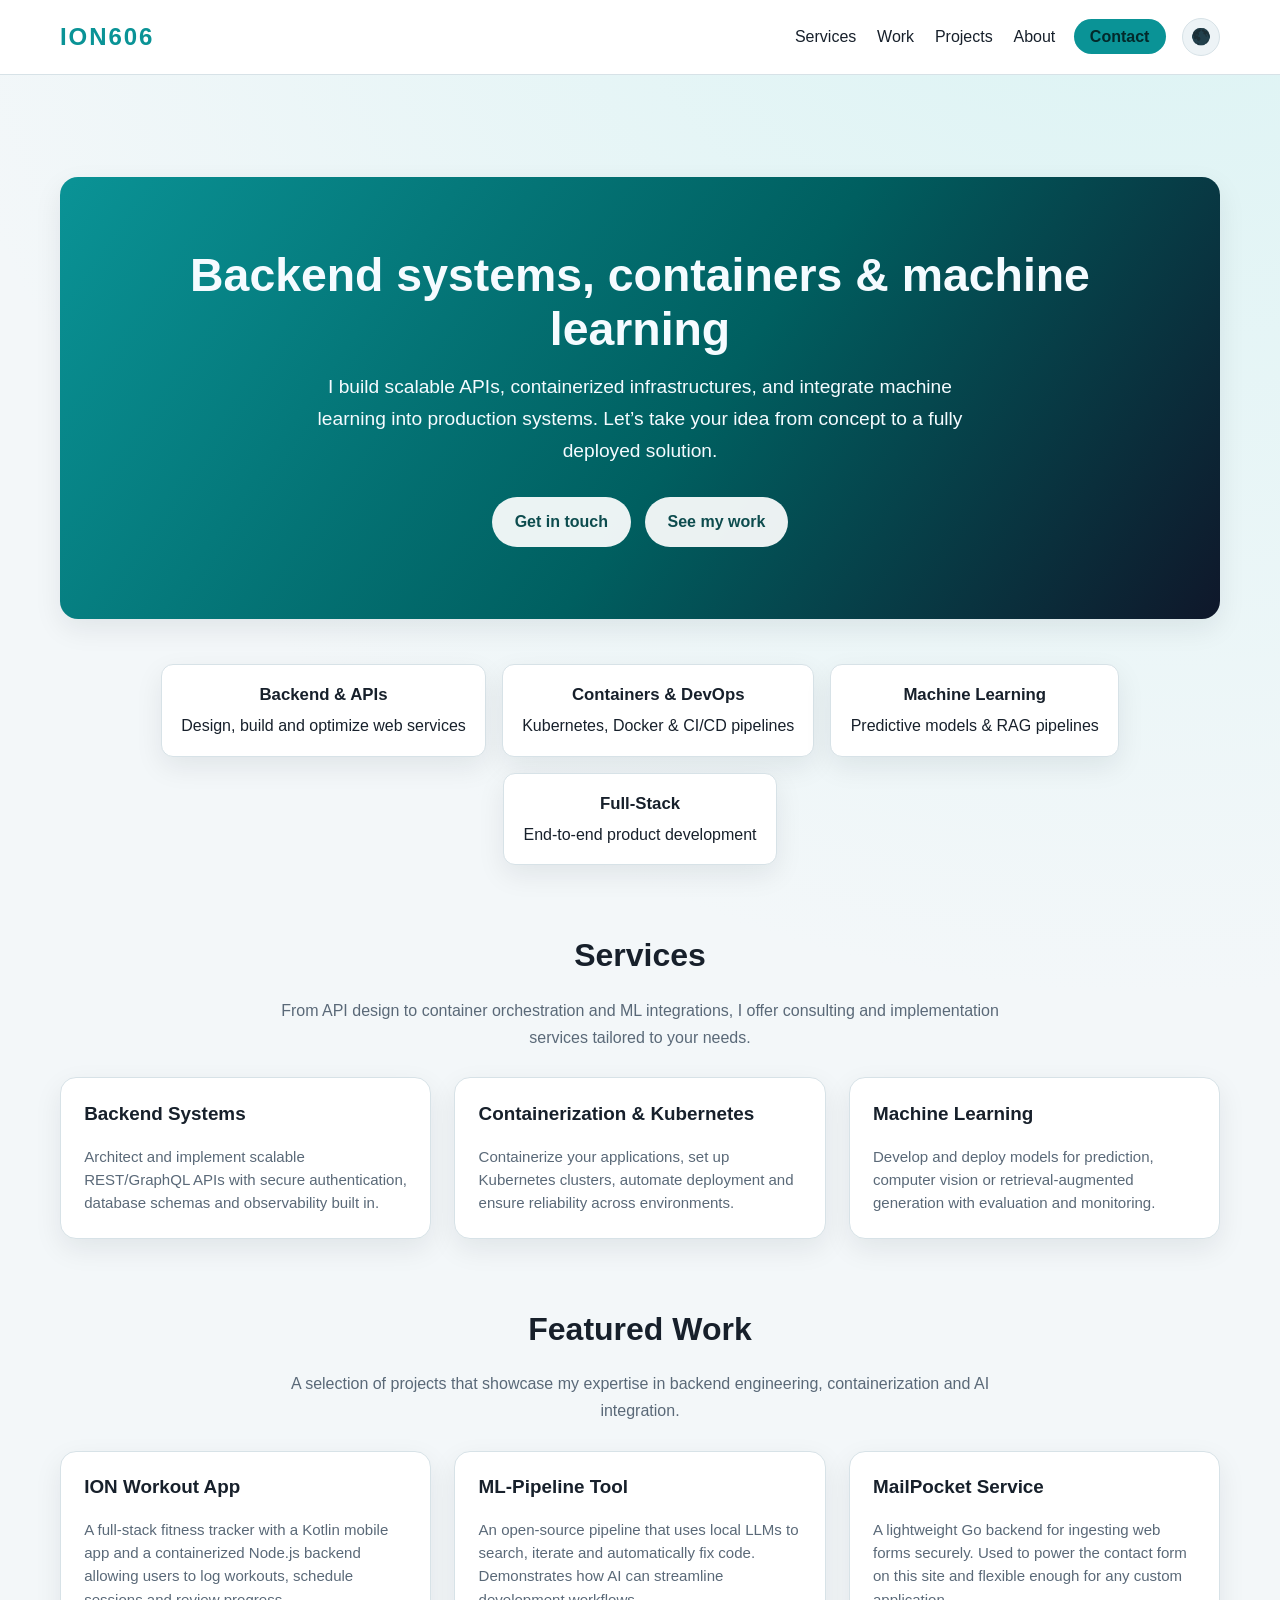
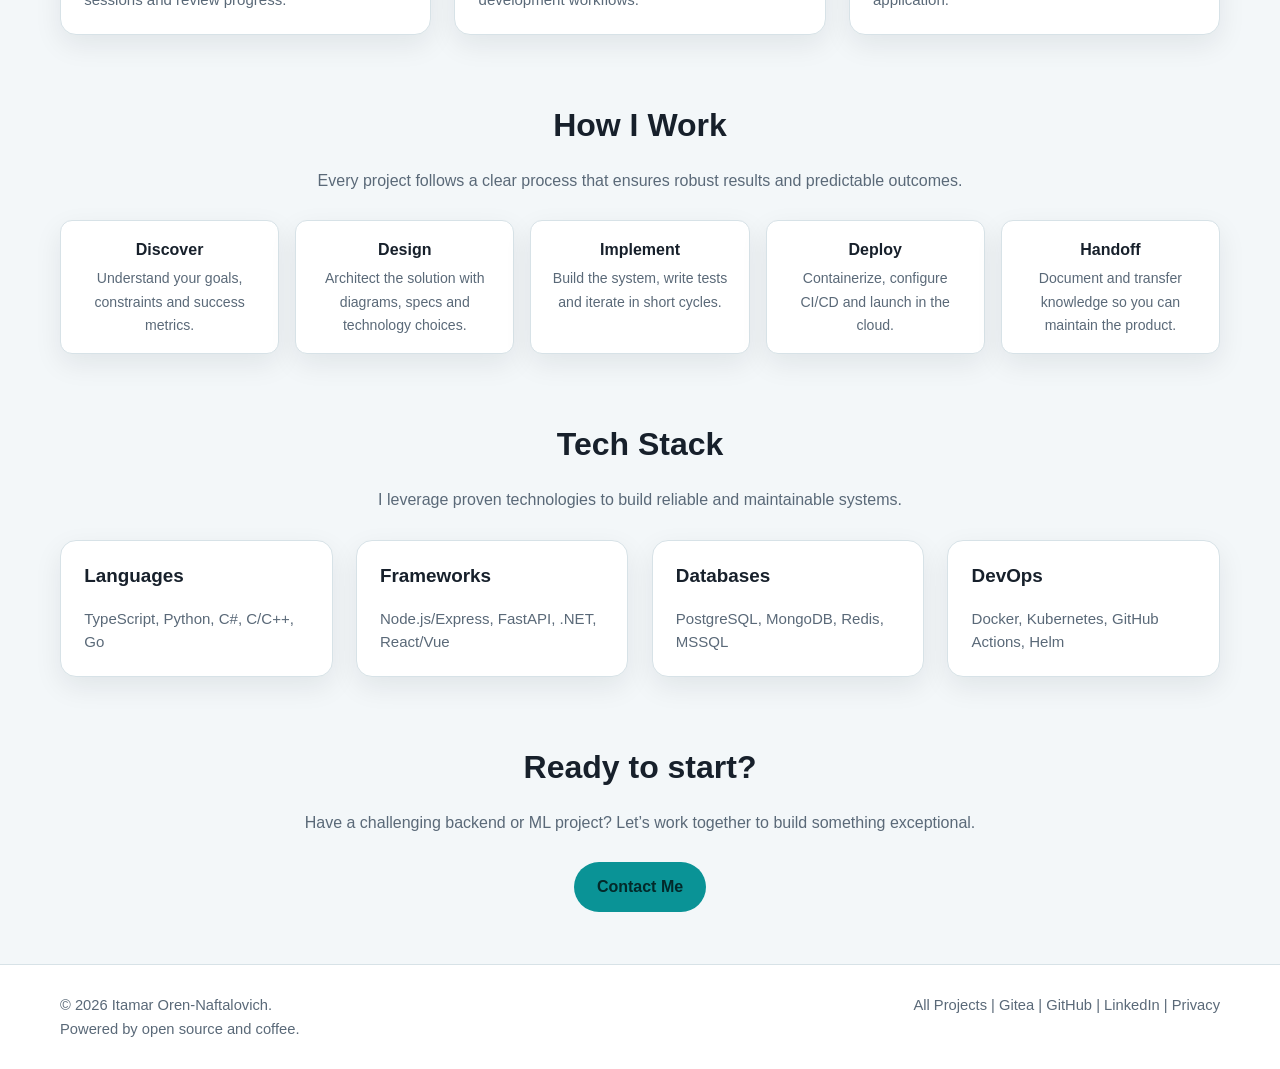
==== index.html @ 68e8c010 "added metadata" ====
<!DOCTYPE html>
<html lang="en">

<head>
	<meta charset="UTF-8" />
	<meta name="viewport" content="width=device-width, initial-scale=1.0" />
	<title>ION606 LLC – Backend, Kubernetes & ML Consulting</title>
	<meta name="description"
		content="ION606 LLC builds backend systems, containerized infrastructure, and production ML workflows with a focus on reliability and practical delivery." />
	<meta name="author" content="Itamar Oren-Naftalovich" />
	<meta name="robots" content="index, follow" />
	<meta name="theme-color" content="#0a9396" />
	<link rel="canonical" href="https://ion606.com/" />
	<meta property="og:type" content="website" />
	<meta property="og:site_name" content="ION606 LLC" />
	<meta property="og:title" content="ION606 LLC – Backend, Kubernetes & ML Consulting" />
	<meta property="og:description"
		content="Backend engineering, Kubernetes platform work, and advanced ML systems for production environments." />
	<meta property="og:url" content="https://ion606.com/" />
	<meta name="twitter:card" content="summary" />
	<meta name="twitter:title" content="ION606 LLC – Backend, Kubernetes & ML Consulting" />
	<meta name="twitter:description"
		content="Backend engineering, Kubernetes platform work, and advanced ML systems for production environments." />
	<link rel="stylesheet" href="assets/css/styles.css" />
</head>

<body>
	<header>
		<div class="container header-inner">
			<a href="/" class="logo">ION606</a>
			<nav>
				<ul>
					<li><a href="services">Services</a></li>
					<li><a href="work">Work</a></li>
					<li><a href="projects">Projects</a></li>
					<li><a href="about">About</a></li>
					<li><a href="contact" class="contact-button">Contact</a></li>
				</ul>
			</nav>
		</div>
	</header>
	<main class="container">
		<!-- Hero Section -->
		<section class="hero">
			<h1>Backend systems, containers &amp; machine learning</h1>
			<p>
				I build scalable APIs, containerized infrastructures, and integrate machine
				learning into production systems. Let’s take your idea from concept to a
				fully deployed solution.
			</p>
			<div class="btn-group">
				<a href="contact" class="btn">Get in touch</a>
				<a href="work" class="btn">See my work</a>
			</div>
		</section>
		<!-- Credibility Bar -->
		<div class="credibility">
			<div class="credibility-item">
				<h3>Backend &amp; APIs</h3>
				<p>Design, build and optimize web services</p>
			</div>
			<div class="credibility-item">
				<h3>Containers &amp; DevOps</h3>
				<p>Kubernetes, Docker &amp; CI/CD pipelines</p>
			</div>
			<div class="credibility-item">
				<h3>Machine Learning</h3>
				<p>Predictive models &amp; RAG pipelines</p>
			</div>
			<div class="credibility-item">
				<h3>Full‑Stack</h3>
				<p>End‑to‑end product development</p>
			</div>
		</div>
		<!-- Services Snapshot -->
		<section>
			<h2>Services</h2>
			<p class="intro">
				From API design to container orchestration and ML integrations, I offer
				consulting and implementation services tailored to your needs.
			</p>
			<div class="grid grid-cols-3">
				<div class="card">
					<h3>Backend Systems</h3>
					<p>
						Architect and implement scalable REST/GraphQL APIs with secure
						authentication, database schemas and observability built in.
					</p>
				</div>
				<div class="card">
					<h3>Containerization &amp; Kubernetes</h3>
					<p>
						Containerize your applications, set up Kubernetes clusters,
						automate deployment and ensure reliability across environments.
					</p>
				</div>
				<div class="card">
					<h3>Machine Learning</h3>
					<p>
						Develop and deploy models for prediction, computer vision or
						retrieval‑augmented generation with evaluation and monitoring.
					</p>
				</div>
			</div>
		</section>
		<!-- Featured Work -->
		<section>
			<h2>Featured Work</h2>
			<p class="intro">
				A selection of projects that showcase my expertise in backend
				engineering, containerization and AI integration.
			</p>
			<div class="grid grid-cols-3">
				<div class="card">
					<h3>ION Workout App</h3>
					<p>
						A full‑stack fitness tracker with a Kotlin mobile app and a
						containerized Node.js backend allowing users to log workouts,
						schedule sessions and review progress.
					</p>
				</div>
				<div class="card">
					<h3>ML‑Pipeline Tool</h3>
					<p>
						An open‑source pipeline that uses local LLMs to search, iterate and
						automatically fix code. Demonstrates how AI can streamline
						development workflows.
					</p>
				</div>
				<div class="card">
					<h3>MailPocket Service</h3>
					<p>
						A lightweight Go backend for ingesting web forms securely. Used to
						power the contact form on this site and flexible enough for any
						custom application.
					</p>
				</div>
			</div>
		</section>
		<!-- Process -->
		<section>
			<h2>How I Work</h2>
			<p class="intro">
				Every project follows a clear process that ensures robust results and
				predictable outcomes.
			</p>
			<div class="process">
				<div class="process-step">
					<h4>Discover</h4>
					<p>Understand your goals, constraints and success metrics.</p>
				</div>
				<div class="process-step">
					<h4>Design</h4>
					<p>Architect the solution with diagrams, specs and technology choices.</p>
				</div>
				<div class="process-step">
					<h4>Implement</h4>
					<p>Build the system, write tests and iterate in short cycles.</p>
				</div>
				<div class="process-step">
					<h4>Deploy</h4>
					<p>Containerize, configure CI/CD and launch in the cloud.</p>
				</div>
				<div class="process-step">
					<h4>Handoff</h4>
					<p>Document and transfer knowledge so you can maintain the product.</p>
				</div>
			</div>
		</section>

		<!-- Tech Stack -->
		<section>
			<h2>Tech Stack</h2>
			<p class="intro">
				I leverage proven technologies to build reliable and maintainable systems.
			</p>
			<div class="grid grid-cols-4">
				<div class="card">
					<h3>Languages</h3>
					<p>TypeScript, Python, C#, C/C++, Go</p>
				</div>
				<div class="card">
					<h3>Frameworks</h3>
					<p>Node.js/Express, FastAPI, .NET, React/Vue</p>
				</div>
				<div class="card">
					<h3>Databases</h3>
					<p>PostgreSQL, MongoDB, Redis, MSSQL</p>
				</div>
				<div class="card">
					<h3>DevOps</h3>
					<p>Docker, Kubernetes, GitHub Actions, Helm</p>
				</div>
			</div>
		</section>
		<!-- Call to action -->
		<section>
			<h2>Ready to start?</h2>
			<p class="intro">
				Have a challenging backend or ML project? Let’s work together to
				build something exceptional.
			</p>
			<div class="center-action">
				<a href="contact" class="btn">Contact Me</a>
			</div>
		</section>
	</main>
	<footer>
		<div class="container footer-inner">
			<div>
				<p>&copy; 2026 Itamar Oren‑Naftalovich.</p>
				<p>Powered by open source and coffee.</p>
			</div>
			<div>
				<p>
					<a href="projects">All Projects</a> |
					<a href="https://git.ion606.com/ION606" target="_blank" rel="noopener noreferrer">Gitea</a> |
					<a href="https://github.com/ION606" target="_blank" rel="noopener noreferrer">GitHub</a> |
					<a href="https://www.linkedin.com/in/itamar-oren-naftalovich" target="_blank"
						rel="noopener noreferrer">LinkedIn</a>
					|
					<a href="privacy">Privacy</a>
				</p>
			</div>
		</div>
	</footer>
	<script type="module" src="assets/js/main.js"></script>
</body>

</html>
---- assets/css/styles.css ----
:root {
	color-scheme: light;
	--primary-color: #0a9396;
	--primary-dark: #056f72;
	--primary-soft: #d8f3f3;
	--text-color: #17202b;
	--text-muted: #5a6978;
	--background-color: #f3f7f9;
	--surface-color: #ffffff;
	--surface-muted: #edf3f6;
	--border-color: #d7e2e7;
	--shadow-soft: 0 10px 28px rgba(15, 23, 42, 0.08);
	--shadow-card-hover: 0 18px 34px rgba(15, 23, 42, 0.12);
	--hero-gradient: linear-gradient(125deg, #0a9396 0%, #005f60 55%, #0f172a 100%);
	--font-family: "IBM Plex Sans", "Segoe UI", Roboto, sans-serif;
}

:root[data-theme="dark"] {
	color-scheme: dark;
	--primary-color: #34d7da;
	--primary-dark: #1aa9ad;
	--primary-soft: rgba(52, 215, 218, 0.16);
	--text-color: #e3edf7;
	--text-muted: #a5b8cc;
	--background-color: #090f16;
	--surface-color: #111b26;
	--surface-muted: #0d1620;
	--border-color: #223447;
	--shadow-soft: 0 12px 34px rgba(2, 6, 23, 0.5);
	--shadow-card-hover: 0 20px 38px rgba(0, 0, 0, 0.48);
	--hero-gradient: linear-gradient(125deg, #0b6e70 0%, #0f5f77 52%, #132640 100%);
}

* {
	box-sizing: border-box;
	margin: 0;
	padding: 0;
}

html {
	scroll-behavior: smooth;
}

body {
	min-height: 100vh;
	font-family: var(--font-family);
	line-height: 1.65;
	color: var(--text-color);
	background-color: var(--background-color);
	background-image: radial-gradient(circle at 90% -10%, var(--primary-soft), transparent 40%);
	transition: background-color 0.25s ease, color 0.25s ease;
}

.page-contact {
	display: flex;
	flex-direction: column;
	min-height: 100vh;
}

.page-contact main {
	flex: 1 0 auto;
}

.page-contact footer {
	margin-top: auto;
}

a {
	color: var(--primary-color);
	text-decoration: none;
	transition: color 0.2s ease;
}

a:hover,
a:focus-visible {
	color: var(--primary-dark);
}

.container {
	width: min(92%, 1160px);
	margin: 0 auto;
}

header {
	background-color: var(--surface-color);
	border-bottom: 1px solid var(--border-color);
	position: sticky;
	top: 0;
	z-index: 100;
	backdrop-filter: blur(10px);
}

.header-inner {
	display: flex;
	justify-content: space-between;
	align-items: center;
	gap: 1.25rem;
	min-height: 74px;
}

.logo {
	font-size: 1.5rem;
	font-weight: 700;
	letter-spacing: 0.08em;
	color: var(--primary-color);
}

nav ul {
	list-style: none;
	display: flex;
	flex-wrap: wrap;
	gap: 1rem;
	align-items: center;
	justify-content: flex-end;
}

nav a {
	color: var(--text-color);
	font-weight: 500;
	padding: 0.25rem 0.15rem;
	border-bottom: 2px solid transparent;
}

nav a:hover,
nav a.active {
	color: var(--primary-color);
	border-bottom-color: currentColor;
}

.contact-button {
	background-color: var(--primary-color);
	color: #03292a;
	padding: 0.5rem 0.95rem;
	border-radius: 999px;
	font-weight: 600;
	border: 1px solid transparent;
	border-bottom-color: transparent;
}

.contact-button:hover,
.contact-button:focus-visible {
	color: #03292a;
	background-color: var(--primary-dark);
	border-bottom-color: transparent;
}

.contact-button.active {
	color: #03292a;
	border-bottom-color: transparent;
}

.theme-toggle {
	background-color: var(--surface-muted);
	color: var(--text-color);
	border: 1px solid var(--border-color);
	border-radius: 50%;
	width: 2.4rem;
	height: 2.4rem;
	padding: 0;
	display: inline-flex;
	align-items: center;
	justify-content: center;
	font: inherit;
	font-size: 1rem;
	line-height: 1;
	cursor: pointer;
	transition: background-color 0.2s ease, border-color 0.2s ease, color 0.2s ease, transform 0.2s ease;
}

.theme-toggle:hover,
.theme-toggle:focus-visible {
	border-color: var(--primary-color);
	background-color: var(--surface-color);
	transform: translateY(-1px);
}

.theme-toggle:active {
	transform: translateY(0);
}

main {
	padding-top: 2.4rem;
	padding-bottom: 3.2rem;
}

footer {
	background-color: var(--surface-color);
	border-top: 1px solid var(--border-color);
	color: var(--text-muted);
	font-size: 0.92rem;
}

.footer-inner {
	display: flex;
	flex-wrap: wrap;
	justify-content: space-between;
	gap: 1.1rem;
	padding: 1.75rem 0;
}

footer a {
	color: inherit;
	font-weight: 500;
}

footer a:hover,
footer a:focus-visible {
	color: var(--primary-color);
}

.hero {
	text-align: center;
	padding: clamp(3rem, 8vw, 4.5rem) clamp(1rem, 3vw, 2.5rem);
	background: var(--hero-gradient);
	color: #f5fbff;
	border-radius: 18px;
	box-shadow: var(--shadow-soft);
}

.hero h1 {
	font-size: clamp(2rem, 4.2vw, 2.9rem);
	line-height: 1.15;
	margin-bottom: 0.95rem;
}

.hero p {
	font-size: clamp(1rem, 2.4vw, 1.2rem);
	margin: 0 auto 1.9rem;
	max-width: 680px;
}

.btn-group {
	display: flex;
	justify-content: center;
	gap: 0.9rem;
	flex-wrap: wrap;
}

.btn {
	display: inline-block;
	background-color: var(--primary-color);
	color: #03292a;
	padding: 0.68rem 1.35rem;
	border-radius: 999px;
	font-weight: 700;
	border: 1px solid transparent;
	transition: transform 0.2s ease, background-color 0.2s ease;
}

.btn:hover,
.btn:focus-visible {
	color: #03292a;
	background-color: var(--primary-dark);
	transform: translateY(-1px);
}

.hero .btn {
	background-color: rgba(255, 255, 255, 0.92);
	color: #0d4c4e;
}

.hero .btn:hover,
.hero .btn:focus-visible {
	background-color: #ffffff;
	color: #0c4445;
}

.credibility {
	margin-top: 2.8rem;
	display: flex;
	flex-wrap: wrap;
	justify-content: center;
	gap: 1rem;
	text-align: center;
}

.credibility-item {
	background-color: var(--surface-color);
	border: 1px solid var(--border-color);
	box-shadow: var(--shadow-soft);
	padding: 1rem 1.2rem;
	border-radius: 12px;
	min-width: 200px;
	transition: transform 0.2s ease, box-shadow 0.2s ease, border-color 0.2s ease, background-color 0.2s ease;
}

.credibility-item:hover,
.credibility-item:focus-within {
	transform: translateY(-2px);
	border-color: color-mix(in srgb, var(--border-color) 70%, var(--primary-color) 30%);
	box-shadow: var(--shadow-card-hover);
	background-color: color-mix(in srgb, var(--surface-color) 92%, var(--primary-soft) 8%);
}

.credibility-item h3 {
	font-size: 1.05rem;
	margin-bottom: 0.3rem;
}

.grid {
	display: grid;
	gap: clamp(1rem, 2vw, 1.45rem);
	margin-top: 1.65rem;
}

.grid-cols-2,
.grid-cols-3,
.grid-cols-4 {
	grid-template-columns: 1fr;
}

@media (min-width: 700px) {
	.grid-cols-2 {
		grid-template-columns: repeat(2, minmax(0, 1fr));
	}

	.grid-cols-3 {
		grid-template-columns: repeat(3, minmax(0, 1fr));
	}

	.grid-cols-4 {
		grid-template-columns: repeat(4, minmax(0, 1fr));
	}
}

.card {
	background-color: var(--surface-color);
	border: 1px solid var(--border-color);
	padding: clamp(1.15rem, 2vw, 1.45rem);
	border-radius: 16px;
	box-shadow: var(--shadow-soft);
	display: flex;
	flex-direction: column;
	gap: 0.35rem;
	height: 100%;
	position: relative;
	overflow: hidden;
	transition: transform 0.2s ease, box-shadow 0.2s ease, border-color 0.2s ease, background-color 0.2s ease;
}

.card::before {
	content: "";
	position: absolute;
	top: 0;
	left: 0;
	right: 0;
	height: 3px;
	background: linear-gradient(90deg, transparent 0%, var(--primary-color) 50%, transparent 100%);
	opacity: 0;
	transition: opacity 0.2s ease;
}

.card:hover,
.card:focus-within {
	transform: translateY(-3px);
	border-color: color-mix(in srgb, var(--border-color) 65%, var(--primary-color) 35%);
	box-shadow: var(--shadow-card-hover);
}

.card:hover::before,
.card:focus-within::before {
	opacity: 0.9;
}

.card h3 {
	font-size: 1.18rem;
	line-height: 1.3;
	margin-bottom: 0.25rem;
}

.card p {
	font-size: 0.94rem;
	line-height: 1.55;
	color: var(--text-muted);
	margin: 0;
}

.card p+p,
.card h3+p {
	margin-top: 0.55rem;
}

section {
	margin-top: 4rem;
}

section h2 {
	font-size: clamp(1.6rem, 3vw, 2rem);
	margin-bottom: 1rem;
	text-align: center;
}

section .intro {
	text-align: center;
	max-width: 720px;
	margin: 0 auto 1.6rem;
	color: var(--text-muted);
}

.process {
	display: grid;
	grid-template-columns: repeat(auto-fit, minmax(170px, 1fr));
	gap: 1rem;
}

.process-step {
	background-color: var(--surface-color);
	border: 1px solid var(--border-color);
	padding: 1rem;
	border-radius: 12px;
	text-align: center;
	box-shadow: var(--shadow-soft);
}

.process-step h4 {
	font-size: 1rem;
	margin-bottom: 0.25rem;
}

.process-step p {
	font-size: 0.88rem;
	color: var(--text-muted);
}

.timeline {
	border-left: 2px solid var(--primary-color);
	padding-left: 1rem;
	margin-top: 1.5rem;
}

.timeline-entry+.timeline-entry {
	margin-top: 1.3rem;
}

.timeline-entry h4 {
	font-size: 0.98rem;
	font-weight: 700;
	margin-bottom: 0.2rem;
}

.timeline-entry p {
	font-size: 0.9rem;
	color: var(--text-muted);
}

.contact-form {
	max-width: 560px;
	margin: 0 auto;
	background-color: var(--surface-color);
	border: 1px solid var(--border-color);
	padding: 1.7rem;
	border-radius: 14px;
	box-shadow: var(--shadow-soft);
}

.contact-methods {
	margin: 0 auto 1.65rem;
}

.contact-method {
	display: flex;
	align-items: center;
	gap: 0.9rem;
	text-decoration: none;
	color: inherit;
}

.contact-method:hover,
.contact-method:focus-visible {
	color: inherit;
}

.contact-method h3 {
	margin-bottom: 0.2rem;
}

.contact-method p {
	margin: 0;
}

.contact-method-static {
	cursor: default;
}

.contact-icon {
	width: 2.5rem;
	height: 2.5rem;
	border-radius: 999px;
	background-color: var(--surface-muted);
	border: 1px solid var(--border-color);
	color: var(--primary-color);
	display: inline-flex;
	align-items: center;
	justify-content: center;
	flex-shrink: 0;
	transition: transform 0.2s ease, border-color 0.2s ease, background-color 0.2s ease;
}

.contact-icon svg {
	width: 1.2rem;
	height: 1.2rem;
	stroke: currentColor;
	stroke-width: 1.8;
	stroke-linecap: round;
	stroke-linejoin: round;
}

.contact-icon .icon-filled path {
	fill: currentColor;
	stroke: none;
}

.contact-method:hover .contact-icon,
.contact-method:focus-visible .contact-icon {
	border-color: var(--primary-color);
	background-color: var(--primary-soft);
	transform: translateY(-1px);
}

.contact-form label {
	display: block;
	margin-bottom: 0.45rem;
	font-weight: 600;
}

.contact-form input,
.contact-form textarea {
	width: 100%;
	padding: 0.75rem 0.85rem;
	margin-bottom: 0.95rem;
	border: 1px solid var(--border-color);
	border-radius: 10px;
	font: inherit;
	background-color: var(--surface-muted);
	color: var(--text-color);
}

.contact-form input:focus,
.contact-form textarea:focus {
	outline: 2px solid var(--primary-color);
	outline-offset: 1px;
	border-color: var(--primary-color);
}

.contact-form button {
	background-color: var(--primary-color);
	color: #03292a;
	padding: 0.7rem 1.25rem;
	border: none;
	border-radius: 999px;
	font-weight: 700;
	font-size: 0.95rem;
	cursor: pointer;
}

.contact-form button:hover,
.contact-form button:focus-visible {
	background-color: var(--primary-dark);
}

table.projects-table {
	width: 100%;
	border-collapse: collapse;
	margin-top: 1.25rem;
}

.projects-table th,
.projects-table td {
	border: 1px solid var(--border-color);
	padding: 0.6rem;
	text-align: left;
	font-size: 0.9rem;
}

.projects-table th {
	background-color: var(--surface-muted);
	font-weight: 600;
}

.projects-table tr:nth-child(even) {
	background-color: var(--surface-color);
}

.page-title {
	font-size: clamp(1.9rem, 4vw, 2.4rem);
	margin-bottom: 0.7rem;
	text-align: center;
	line-height: 1.2;
}

.page-intro {
	max-width: 760px;
	margin: 0 auto 2rem;
	text-align: center;
	color: var(--text-muted);
}

.content-narrow {
	max-width: 820px;
}

.list-disc {
	list-style: disc;
	max-width: 650px;
	margin: 0 auto;
	padding-left: 1.2rem;
}

.list-disc li+li {
	margin-top: 0.4rem;
}

.list-disc-inline {
	list-style: disc;
	padding-left: 1.15rem;
	margin-top: 0.65rem;
}

.list-disc-inline li {
	color: var(--text-muted);
	font-size: 0.92rem;
}

.list-disc-inline li+li {
	margin-top: 0.35rem;
}

.center-action {
	text-align: center;
	margin-top: 1.4rem;
}

.meta {
	font-size: 0.85rem;
	color: var(--text-muted);
}

.stack-sm>*+* {
	margin-top: 0.65rem;
}

.project-tags {
	font-size: 0.85rem;
	color: var(--text-muted);
}

.project-tags span {
	display: inline-block;
	padding: 0.16rem 0.52rem;
	border-radius: 999px;
	border: 1px solid var(--border-color);
	margin-right: 0.45rem;
	margin-bottom: 0.45rem;
	background-color: var(--surface-muted);
}

.project-card h3 {
	margin-bottom: 0.6rem;
}

.content-narrow h2 {
	text-align: left;
	margin-top: 1.9rem;
	margin-bottom: 0.5rem;
}

.content-narrow p {
	color: var(--text-muted);
}

.mb-1 {
	margin-bottom: 1rem;
}

code {
	font-family: "IBM Plex Mono", "Fira Code", monospace;
	font-size: 0.9em;
	background-color: var(--surface-muted);
	border: 1px solid var(--border-color);
	border-radius: 6px;
	padding: 0.08rem 0.35rem;
}

@media (max-width: 920px) {
	.header-inner {
		flex-wrap: wrap;
		padding: 0.7rem 0;
		min-height: unset;
	}

	nav {
		width: 100%;
	}

	nav ul {
		justify-content: center;
	}
}

@media (max-width: 620px) {
	.btn-group {
		flex-direction: column;
		align-items: center;
	}

	.credibility-item {
		min-width: 100%;
	}

	.footer-inner {
		flex-direction: column;
	}
}
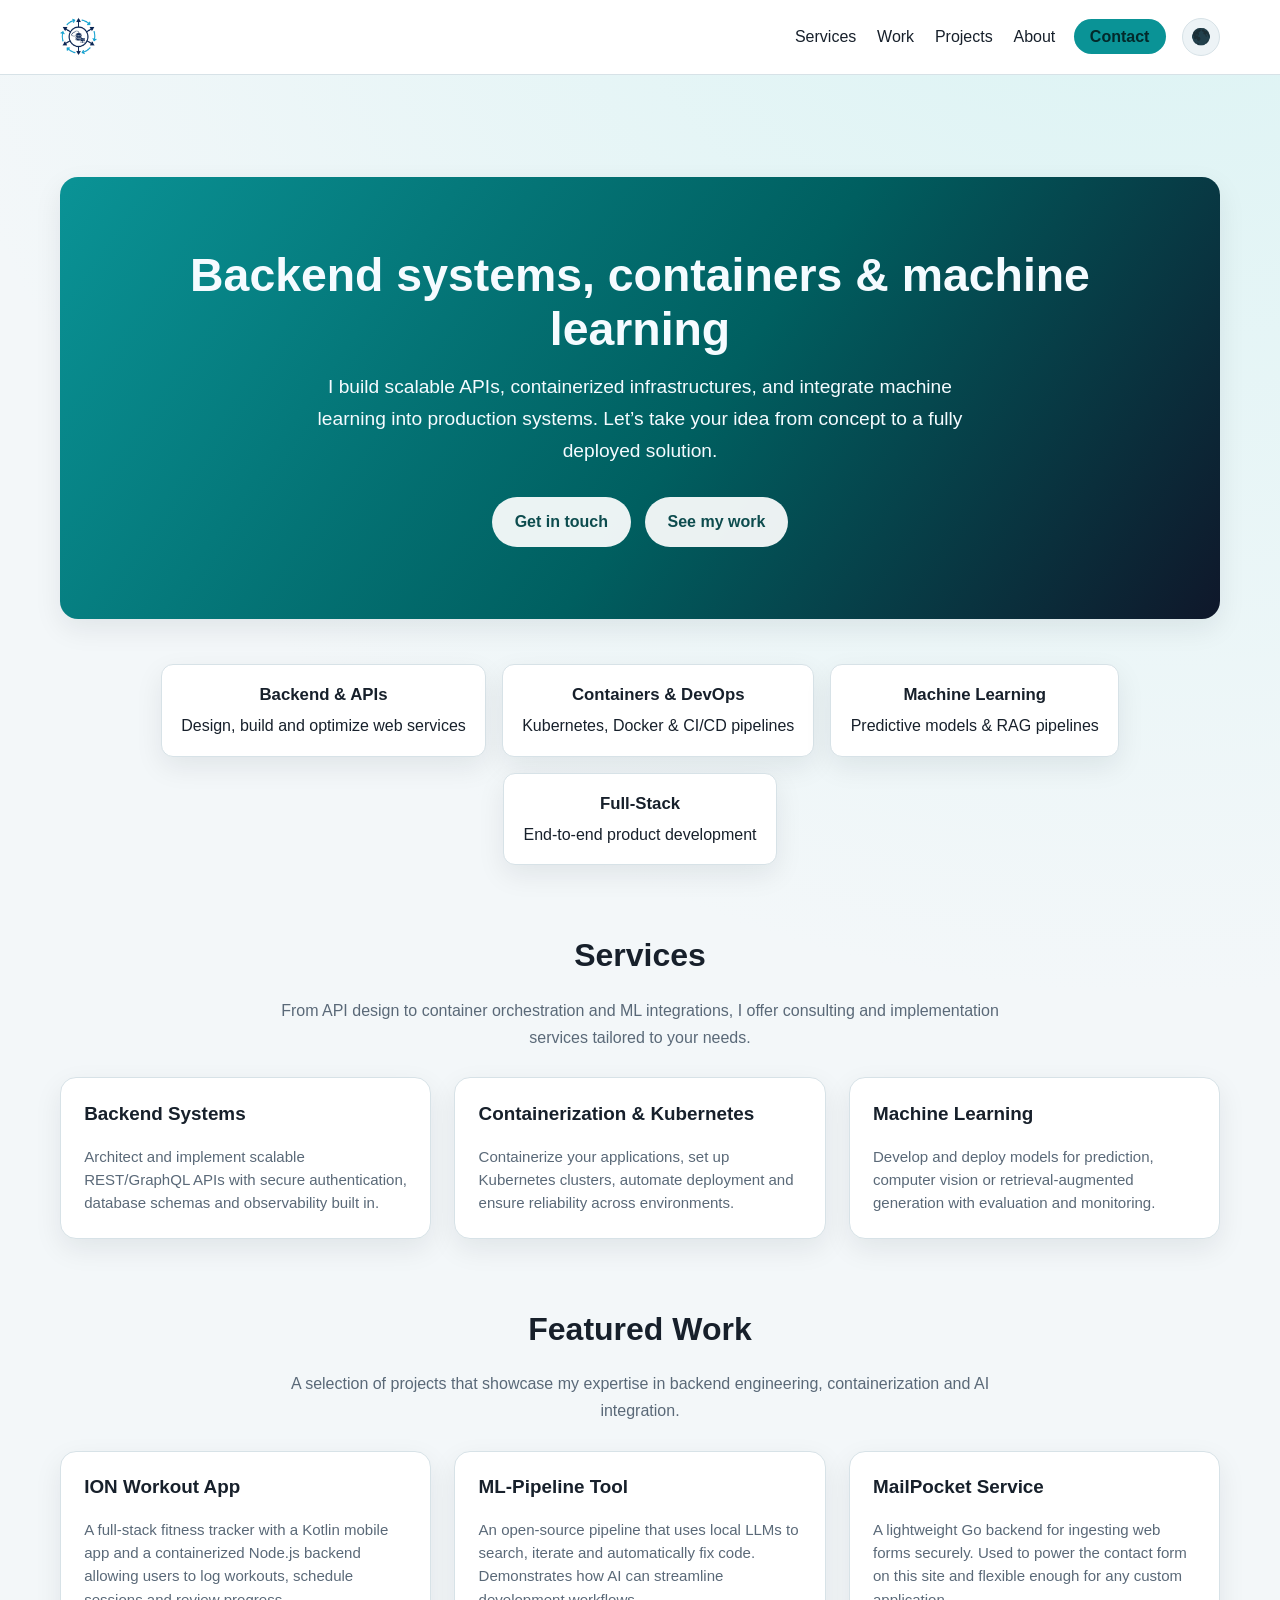
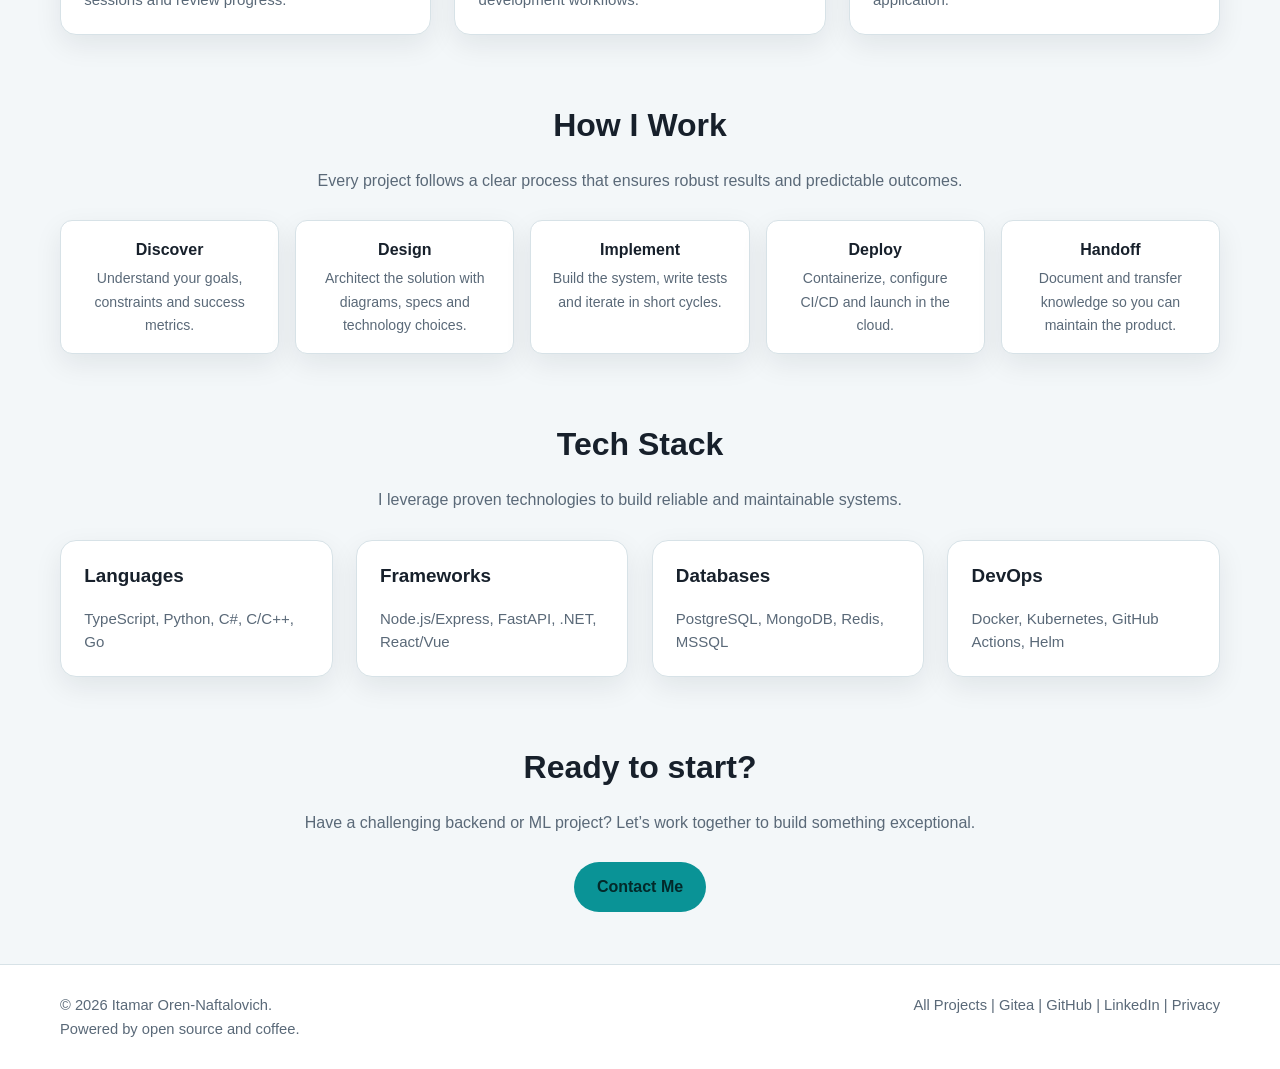
==== commit 2014a1ae: "why" ====
--- a/index.html
+++ b/index.html
@@ -4,30 +4,37 @@
 <head>
 	<meta charset="UTF-8" />
 	<meta name="viewport" content="width=device-width, initial-scale=1.0" />
-	<title>ION606 LLC – Backend, Kubernetes & ML Consulting</title>
+	<title>Cribrum Software LLC - Backend, Kubernetes & ML Consulting</title>
 	<meta name="description"
-		content="ION606 LLC builds backend systems, containerized infrastructure, and production ML workflows with a focus on reliability and practical delivery." />
+		content="Cribrum Software LLC builds backend systems, containerized infrastructure, and production ML workflows with a focus on reliability and practical delivery." />
 	<meta name="author" content="Itamar Oren-Naftalovich" />
 	<meta name="robots" content="index, follow" />
 	<meta name="theme-color" content="#0a9396" />
-	<link rel="canonical" href="https://ion606.com/" />
+	<link rel="canonical" href="http://llc.itamarorenn.com/" />
 	<meta property="og:type" content="website" />
-	<meta property="og:site_name" content="ION606 LLC" />
-	<meta property="og:title" content="ION606 LLC – Backend, Kubernetes & ML Consulting" />
+	<meta property="og:site_name" content="Cribrum Software LLC" />
+	<meta property="og:title" content="Cribrum Software LLC - Backend, Kubernetes & ML Consulting" />
 	<meta property="og:description"
 		content="Backend engineering, Kubernetes platform work, and advanced ML systems for production environments." />
-	<meta property="og:url" content="https://ion606.com/" />
-	<meta name="twitter:card" content="summary" />
-	<meta name="twitter:title" content="ION606 LLC – Backend, Kubernetes & ML Consulting" />
+	<meta property="og:url" content="http://llc.itamarorenn.com/" />
+	<meta property="og:image" content="/assets/img/logo.png" />
+	<meta property="og:image:alt" content="ION606 logo" />
+	<meta property="og:image:width" content="1200" />
+	<meta property="og:image:height" content="630" />
+	<meta name="twitter:card" content="summary_large_image" />
+	<meta name="twitter:title" content="Cribrum Software LLC - Backend, Kubernetes & ML Consulting" />
 	<meta name="twitter:description"
 		content="Backend engineering, Kubernetes platform work, and advanced ML systems for production environments." />
+	<meta name="twitter:image" content="/assets/img/logo.png" />
+	<meta name="twitter:image:alt" content="ION606 logo" />
+	<link rel="icon" href="/assets/img/logo-with-bk.png" type="image/png" />
 	<link rel="stylesheet" href="assets/css/styles.css" />
 </head>
 
 <body>
 	<header>
 		<div class="container header-inner">
-			<a href="/" class="logo">ION606</a>
+			<a href="/" class="logo"><img src="/assets/img/logo.png" alt="Cribrum Software LLC" /></a>
 			<nav>
 				<ul>
 					<li><a href="services">Services</a></li>
@@ -227,4 +234,4 @@
 	<script type="module" src="assets/js/main.js"></script>
 </body>
 
-</html>
+</html>
--- a/assets/css/styles.css
+++ b/assets/css/styles.css
@@ -105,6 +105,12 @@
 	color: var(--primary-color);
 }
 
+.logo img {
+	height: 40px;
+	width: auto;
+	display: block;
+}
+
 nav ul {
 	list-style: none;
 	display: flex;
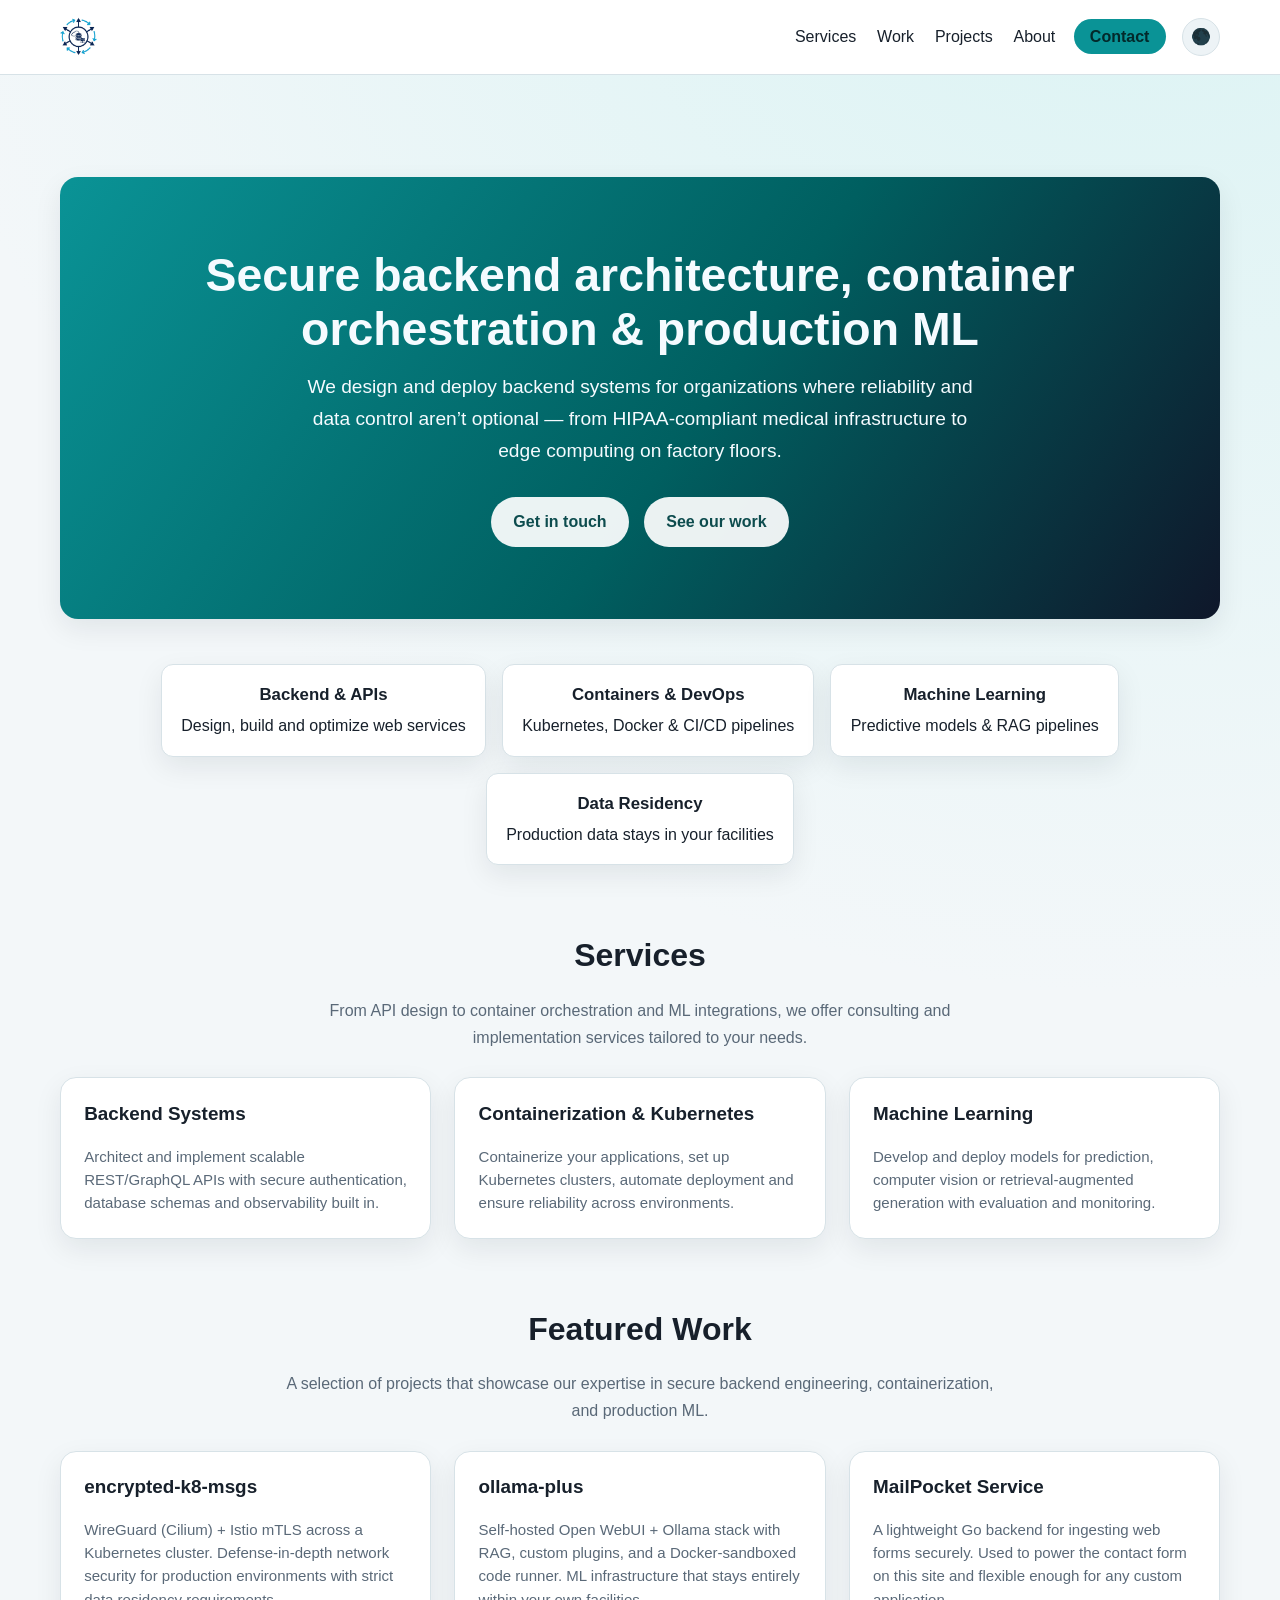
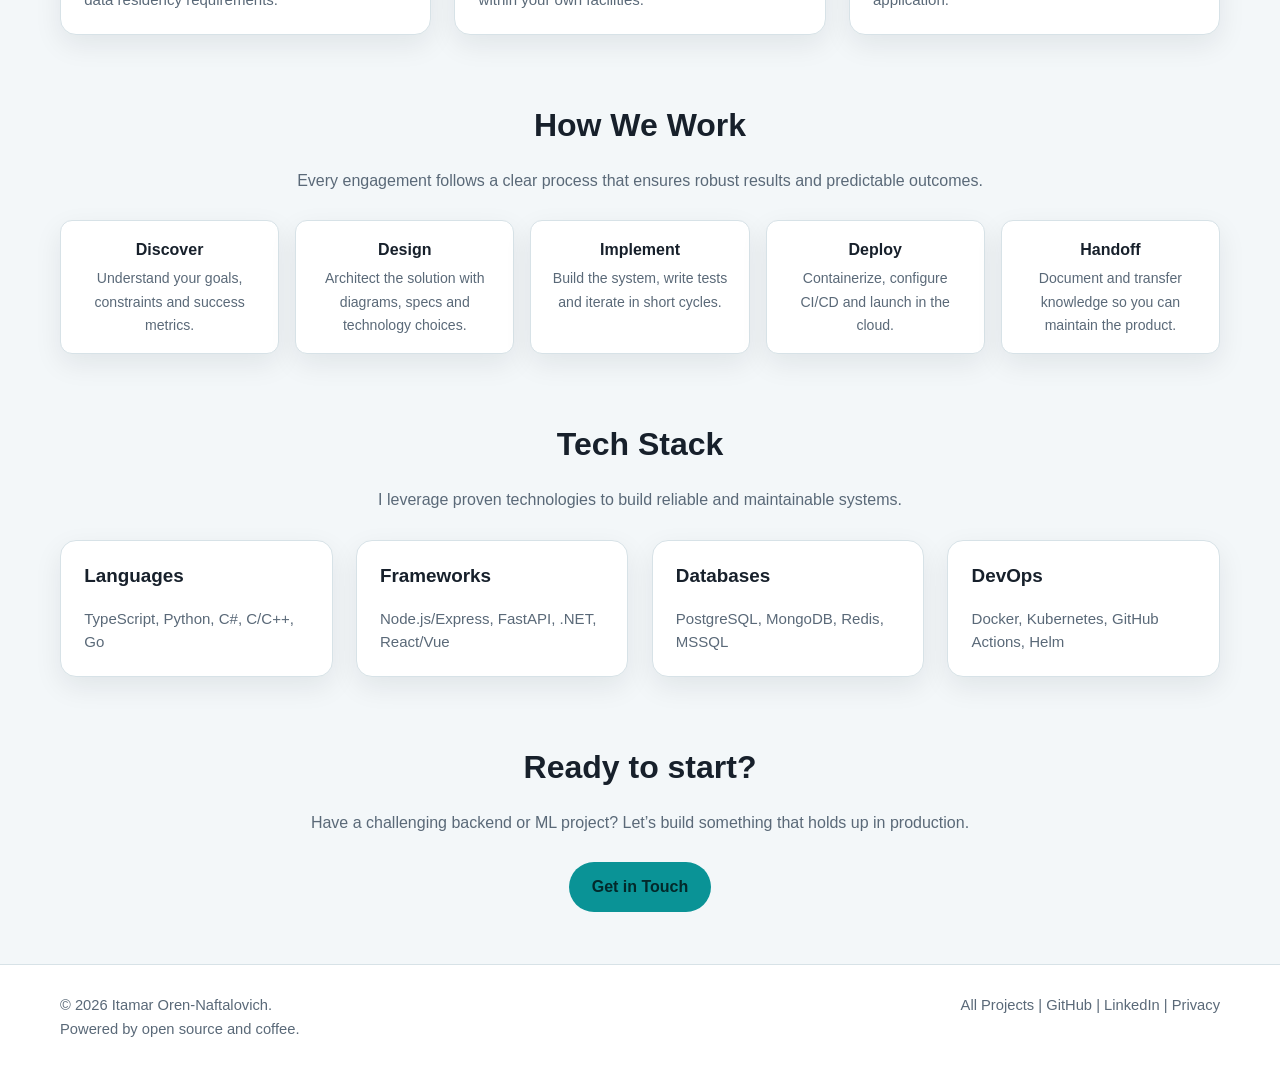
==== commit 07a16d1f: "moved to cribrum.dev" ====
--- a/index.html
+++ b/index.html
@@ -10,13 +10,13 @@
 	<meta name="author" content="Itamar Oren-Naftalovich" />
 	<meta name="robots" content="index, follow" />
 	<meta name="theme-color" content="#0a9396" />
-	<link rel="canonical" href="http://llc.itamarorenn.com/" />
+	<link rel="canonical" href="http://cribrum.dev/" />
 	<meta property="og:type" content="website" />
 	<meta property="og:site_name" content="Cribrum Software LLC" />
 	<meta property="og:title" content="Cribrum Software LLC - Backend, Kubernetes & ML Consulting" />
 	<meta property="og:description"
 		content="Backend engineering, Kubernetes platform work, and advanced ML systems for production environments." />
-	<meta property="og:url" content="http://llc.itamarorenn.com/" />
+	<meta property="og:url" content="http://cribrum.dev/" />
 	<meta property="og:image" content="/assets/img/logo.png" />
 	<meta property="og:image:alt" content="ION606 logo" />
 	<meta property="og:image:width" content="1200" />
@@ -49,15 +49,15 @@
 	<main class="container">
 		<!-- Hero Section -->
 		<section class="hero">
-			<h1>Backend systems, containers &amp; machine learning</h1>
+			<h1>Secure backend architecture, container orchestration &amp; production ML</h1>
 			<p>
-				I build scalable APIs, containerized infrastructures, and integrate machine
-				learning into production systems. Let’s take your idea from concept to a
-				fully deployed solution.
+				We design and deploy backend systems for organizations where reliability
+				and data control aren’t optional — from HIPAA-compliant medical infrastructure
+				to edge computing on factory floors.
 			</p>
 			<div class="btn-group">
 				<a href="contact" class="btn">Get in touch</a>
-				<a href="work" class="btn">See my work</a>
+				<a href="work" class="btn">See our work</a>
 			</div>
 		</section>
 		<!-- Credibility Bar -->
@@ -75,15 +75,15 @@
 				<p>Predictive models &amp; RAG pipelines</p>
 			</div>
 			<div class="credibility-item">
-				<h3>Full‑Stack</h3>
-				<p>End‑to‑end product development</p>
+				<h3>Data Residency</h3>
+				<p>Production data stays in your facilities</p>
 			</div>
 		</div>
 		<!-- Services Snapshot -->
 		<section>
 			<h2>Services</h2>
 			<p class="intro">
-				From API design to container orchestration and ML integrations, I offer
+				From API design to container orchestration and ML integrations, we offer
 				consulting and implementation services tailored to your needs.
 			</p>
 			<div class="grid grid-cols-3">
@@ -114,24 +114,24 @@
 		<section>
 			<h2>Featured Work</h2>
 			<p class="intro">
-				A selection of projects that showcase my expertise in backend
-				engineering, containerization and AI integration.
+				A selection of projects that showcase our expertise in secure backend
+				engineering, containerization, and production ML.
 			</p>
 			<div class="grid grid-cols-3">
 				<div class="card">
-					<h3>ION Workout App</h3>
-					<p>
-						A full‑stack fitness tracker with a Kotlin mobile app and a
-						containerized Node.js backend allowing users to log workouts,
-						schedule sessions and review progress.
-					</p>
-				</div>
-				<div class="card">
-					<h3>ML‑Pipeline Tool</h3>
-					<p>
-						An open‑source pipeline that uses local LLMs to search, iterate and
-						automatically fix code. Demonstrates how AI can streamline
-						development workflows.
+					<h3>encrypted-k8-msgs</h3>
+					<p>
+						WireGuard (Cilium) + Istio mTLS across a Kubernetes cluster.
+						Defense-in-depth network security for production environments
+						with strict data residency requirements.
+					</p>
+				</div>
+				<div class="card">
+					<h3>ollama-plus</h3>
+					<p>
+						Self-hosted Open WebUI + Ollama stack with RAG, custom plugins, and
+						a Docker-sandboxed code runner. ML infrastructure that stays entirely
+						within your own facilities.
 					</p>
 				</div>
 				<div class="card">
@@ -146,9 +146,9 @@
 		</section>
 		<!-- Process -->
 		<section>
-			<h2>How I Work</h2>
-			<p class="intro">
-				Every project follows a clear process that ensures robust results and
+			<h2>How We Work</h2>
+			<p class="intro">
+				Every engagement follows a clear process that ensures robust results and
 				predictable outcomes.
 			</p>
 			<div class="process">
@@ -204,11 +204,11 @@
 		<section>
 			<h2>Ready to start?</h2>
 			<p class="intro">
-				Have a challenging backend or ML project? Let’s work together to
-				build something exceptional.
+				Have a challenging backend or ML project? Let’s build something that
+				holds up in production.
 			</p>
 			<div class="center-action">
-				<a href="contact" class="btn">Contact Me</a>
+				<a href="contact" class="btn">Get in Touch</a>
 			</div>
 		</section>
 	</main>
@@ -221,9 +221,9 @@
 			<div>
 				<p>
 					<a href="projects">All Projects</a> |
-					<a href="https://git.ion606.com/ION606" target="_blank" rel="noopener noreferrer">Gitea</a> |
-					<a href="https://github.com/ION606" target="_blank" rel="noopener noreferrer">GitHub</a> |
-					<a href="https://www.linkedin.com/in/itamar-oren-naftalovich" target="_blank"
+					<!-- <a href="https://git.cribrum.dev/cribrum" target="_blank" rel="noopener noreferrer">Gitea</a> | -->
+					<a href="https://github.com/cribrum-software" target="_blank" rel="noopener noreferrer">GitHub</a> |
+					<a href="https://www.linkedin.com/company/cribrum" target="_blank"
 						rel="noopener noreferrer">LinkedIn</a>
 					|
 					<a href="privacy">Privacy</a>
--- a/assets/css/styles.css
+++ b/assets/css/styles.css
@@ -416,6 +416,13 @@
 	border-radius: 12px;
 	text-align: center;
 	box-shadow: var(--shadow-soft);
+	transition: transform 0.2s ease, box-shadow 0.2s ease, border-color 0.2s ease, background-color 0.2s ease;
+}
+
+.process-step:hover {
+	transform: translateY(-3px);
+	border-color: color-mix(in srgb, var(--border-color) 65%, var(--primary-color) 35%);
+	box-shadow: var(--shadow-card-hover);
 }
 
 .process-step h4 {
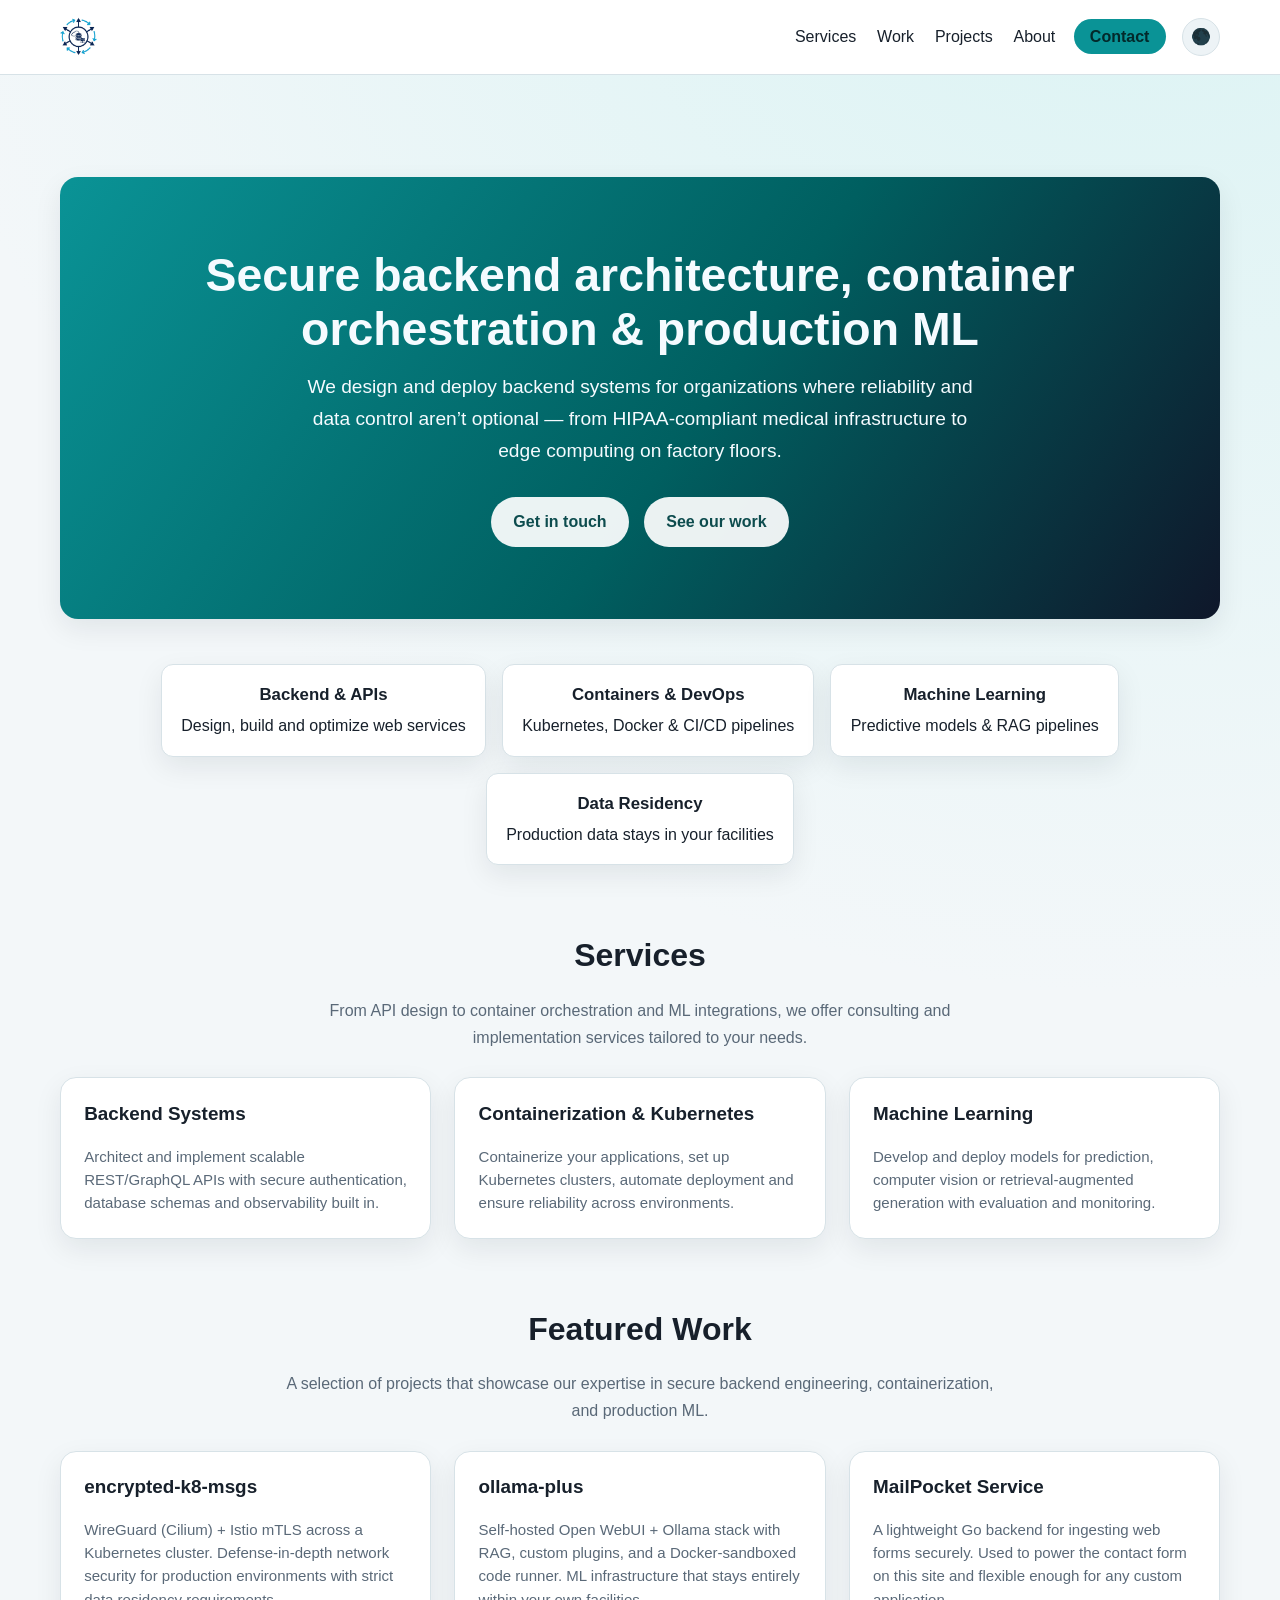
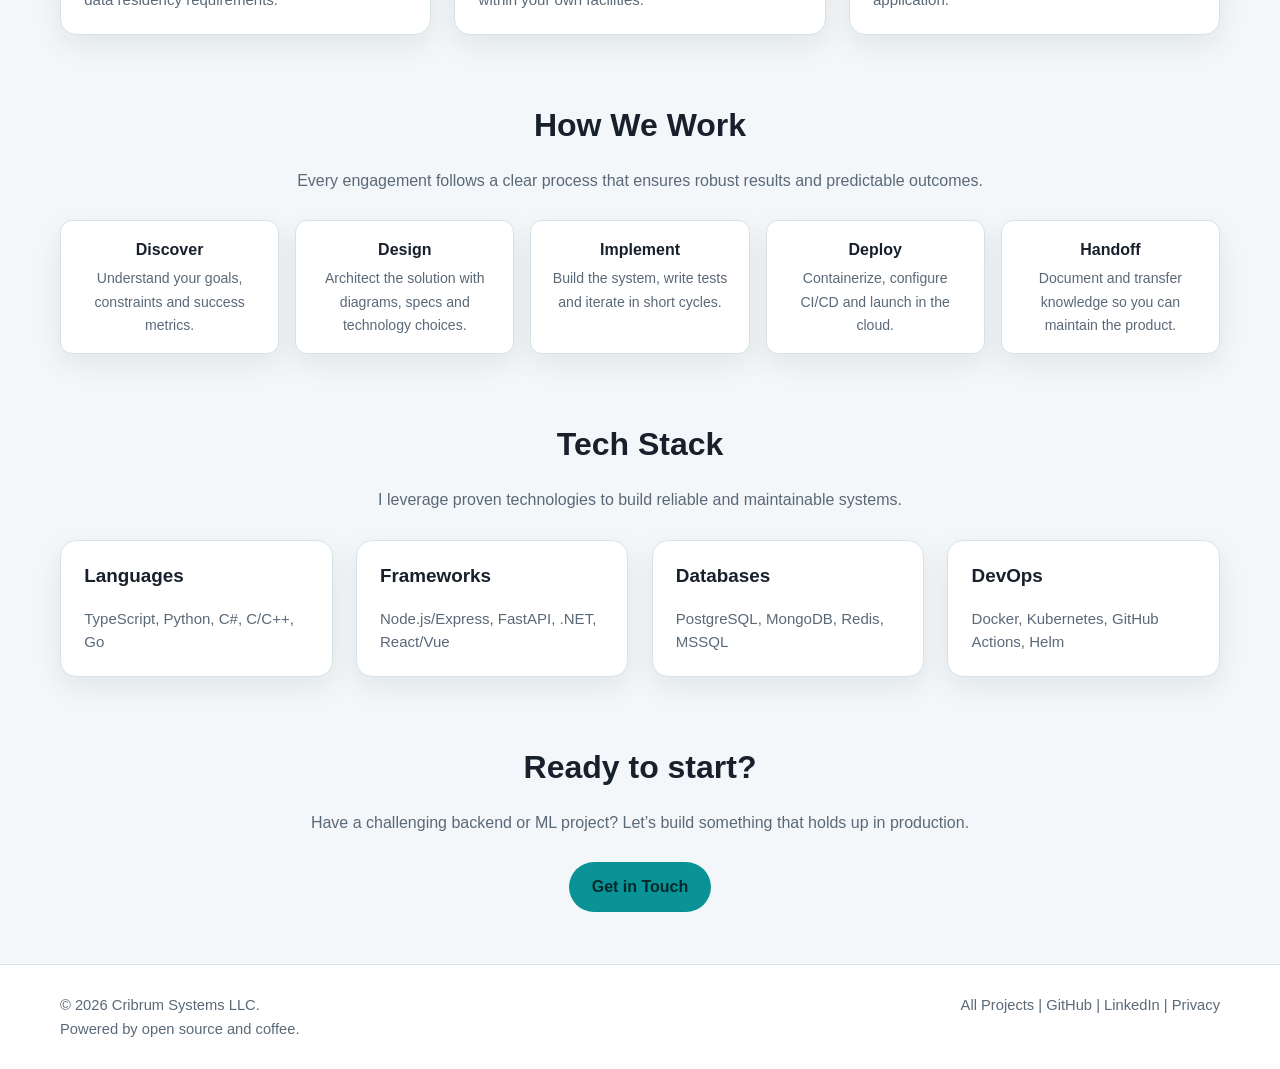
==== commit 85224c3e: "fixes" ====
--- a/index.html
+++ b/index.html
@@ -4,25 +4,25 @@
 <head>
 	<meta charset="UTF-8" />
 	<meta name="viewport" content="width=device-width, initial-scale=1.0" />
-	<title>Cribrum Software LLC - Backend, Kubernetes & ML Consulting</title>
+	<title>Cribrum Systems LLC - Backend, Kubernetes & ML Consulting</title>
 	<meta name="description"
-		content="Cribrum Software LLC builds backend systems, containerized infrastructure, and production ML workflows with a focus on reliability and practical delivery." />
+		content="Cribrum Systems LLC builds backend systems, containerized infrastructure, and production ML workflows with a focus on reliability and practical delivery." />
 	<meta name="author" content="Itamar Oren-Naftalovich" />
 	<meta name="robots" content="index, follow" />
 	<meta name="theme-color" content="#0a9396" />
-	<link rel="canonical" href="http://cribrum.dev/" />
+	<link rel="canonical" href="https://cribrum.dev/" />
 	<meta property="og:type" content="website" />
-	<meta property="og:site_name" content="Cribrum Software LLC" />
-	<meta property="og:title" content="Cribrum Software LLC - Backend, Kubernetes & ML Consulting" />
+	<meta property="og:site_name" content="Cribrum Systems LLC" />
+	<meta property="og:title" content="Cribrum Systems LLC - Backend, Kubernetes & ML Consulting" />
 	<meta property="og:description"
 		content="Backend engineering, Kubernetes platform work, and advanced ML systems for production environments." />
-	<meta property="og:url" content="http://cribrum.dev/" />
+	<meta property="og:url" content="https://cribrum.dev/" />
 	<meta property="og:image" content="/assets/img/logo.png" />
 	<meta property="og:image:alt" content="ION606 logo" />
 	<meta property="og:image:width" content="1200" />
 	<meta property="og:image:height" content="630" />
 	<meta name="twitter:card" content="summary_large_image" />
-	<meta name="twitter:title" content="Cribrum Software LLC - Backend, Kubernetes & ML Consulting" />
+	<meta name="twitter:title" content="Cribrum Systems LLC - Backend, Kubernetes & ML Consulting" />
 	<meta name="twitter:description"
 		content="Backend engineering, Kubernetes platform work, and advanced ML systems for production environments." />
 	<meta name="twitter:image" content="/assets/img/logo.png" />
@@ -34,7 +34,7 @@
 <body>
 	<header>
 		<div class="container header-inner">
-			<a href="/" class="logo"><img src="/assets/img/logo.png" alt="Cribrum Software LLC" /></a>
+			<a href="/" class="logo"><img src="/assets/img/logo.png" alt="Cribrum Systems LLC" /></a>
 			<nav>
 				<ul>
 					<li><a href="services">Services</a></li>
@@ -212,17 +212,18 @@
 			</div>
 		</section>
 	</main>
+
 	<footer>
 		<div class="container footer-inner">
 			<div>
-				<p>&copy; 2026 Itamar Oren‑Naftalovich.</p>
+				<p>&copy; 2026 Cribrum Systems LLC.</p>
 				<p>Powered by open source and coffee.</p>
 			</div>
 			<div>
 				<p>
 					<a href="projects">All Projects</a> |
 					<!-- <a href="https://git.cribrum.dev/cribrum" target="_blank" rel="noopener noreferrer">Gitea</a> | -->
-					<a href="https://github.com/cribrum-software" target="_blank" rel="noopener noreferrer">GitHub</a> |
+					<a href="https://github.com/cribrum-systems" target="_blank" rel="noopener noreferrer">GitHub</a> |
 					<a href="https://www.linkedin.com/company/cribrum" target="_blank"
 						rel="noopener noreferrer">LinkedIn</a>
 					|
@@ -231,6 +232,7 @@
 			</div>
 		</div>
 	</footer>
+	
 	<script type="module" src="assets/js/main.js"></script>
 </body>
 
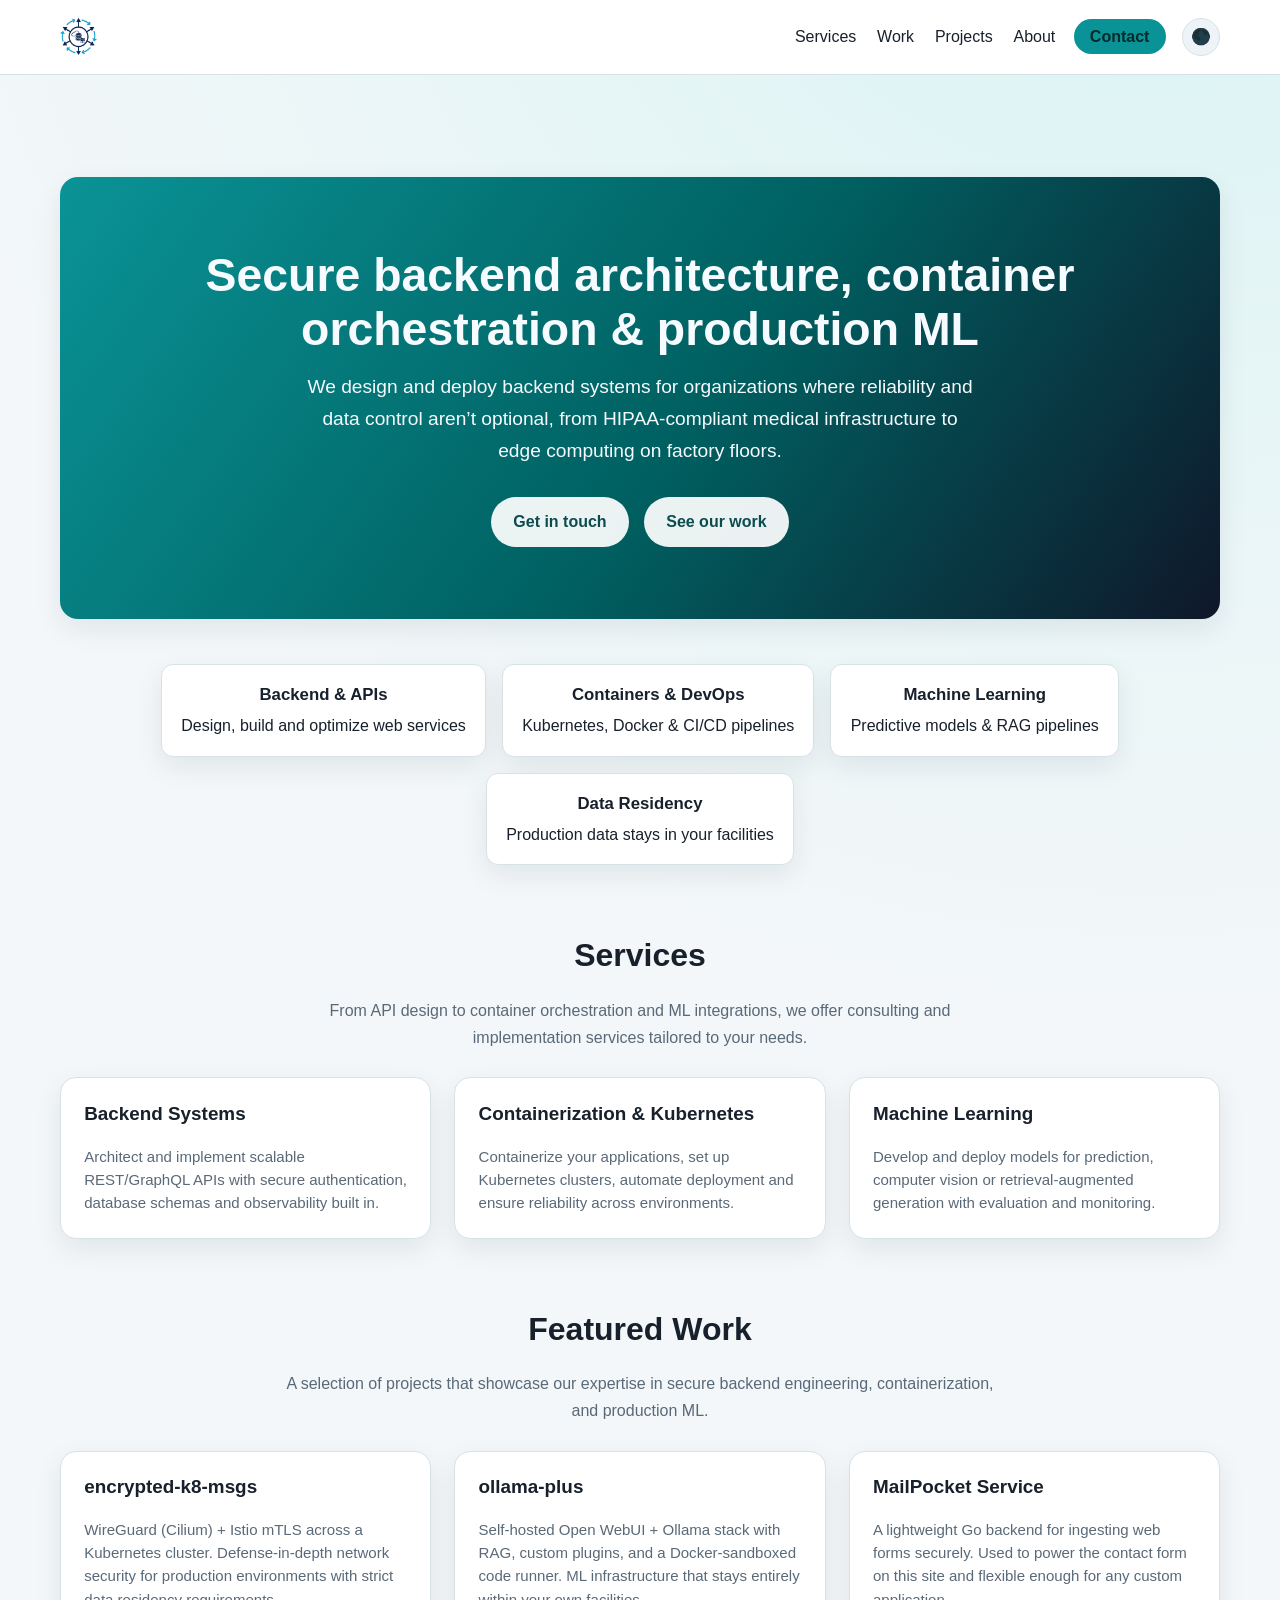
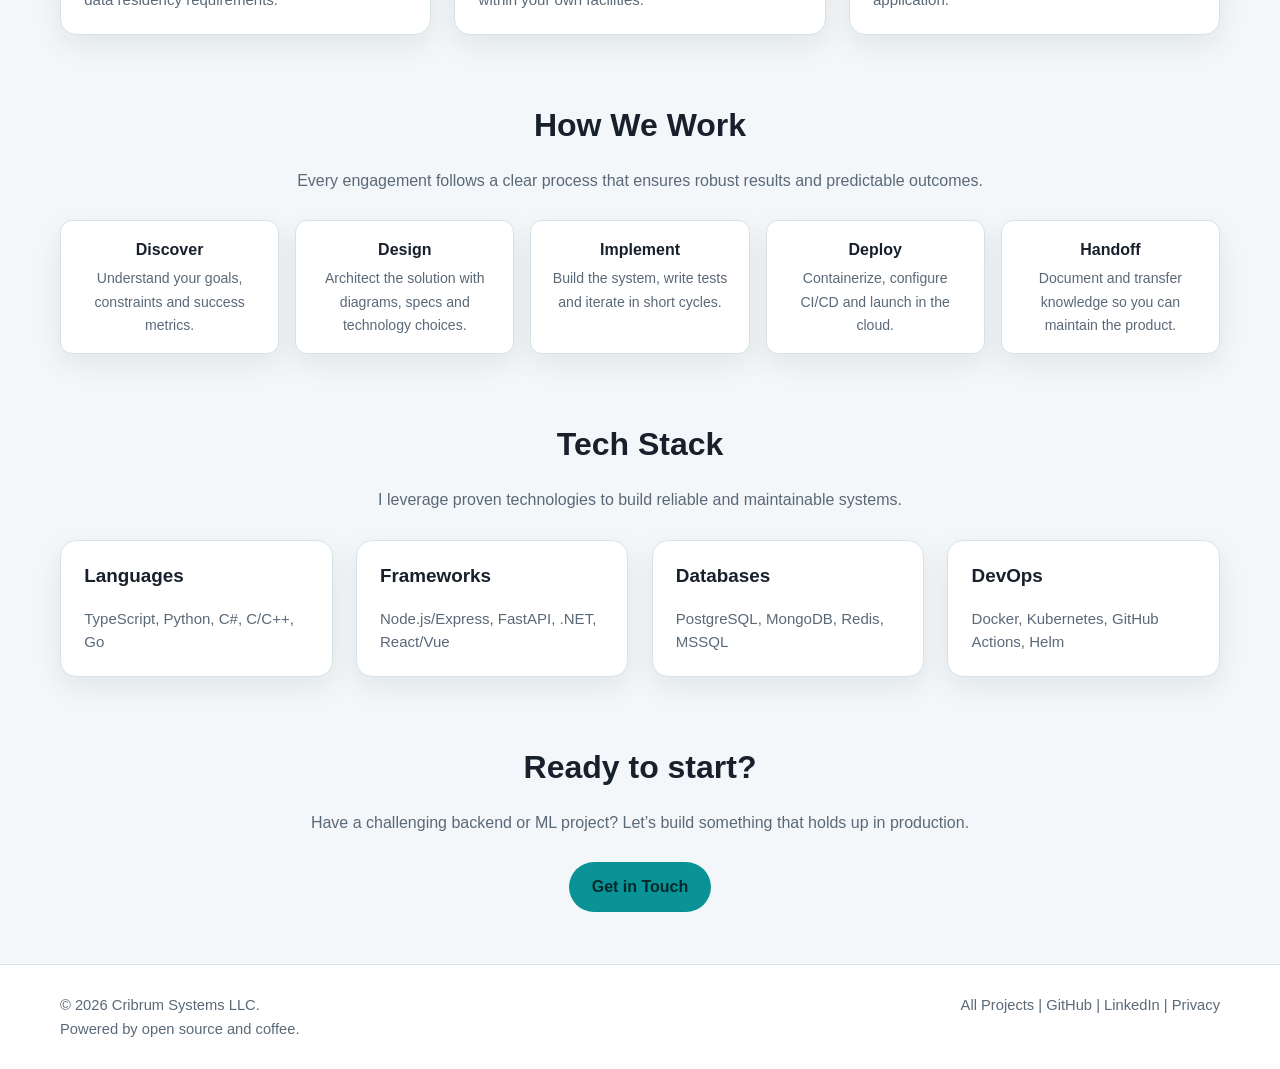
==== commit c30f390c: "added projects" ====
--- a/index.html
+++ b/index.html
@@ -52,7 +52,7 @@
 			<h1>Secure backend architecture, container orchestration &amp; production ML</h1>
 			<p>
 				We design and deploy backend systems for organizations where reliability
-				and data control aren’t optional — from HIPAA-compliant medical infrastructure
+				and data control aren’t optional, from HIPAA-compliant medical infrastructure
 				to edge computing on factory floors.
 			</p>
 			<div class="btn-group">
--- a/assets/css/styles.css
+++ b/assets/css/styles.css
@@ -81,7 +81,7 @@
 	margin: 0 auto;
 }
 
-header {
+body > header {
 	background-color: var(--surface-color);
 	border-bottom: 1px solid var(--border-color);
 	position: sticky;
